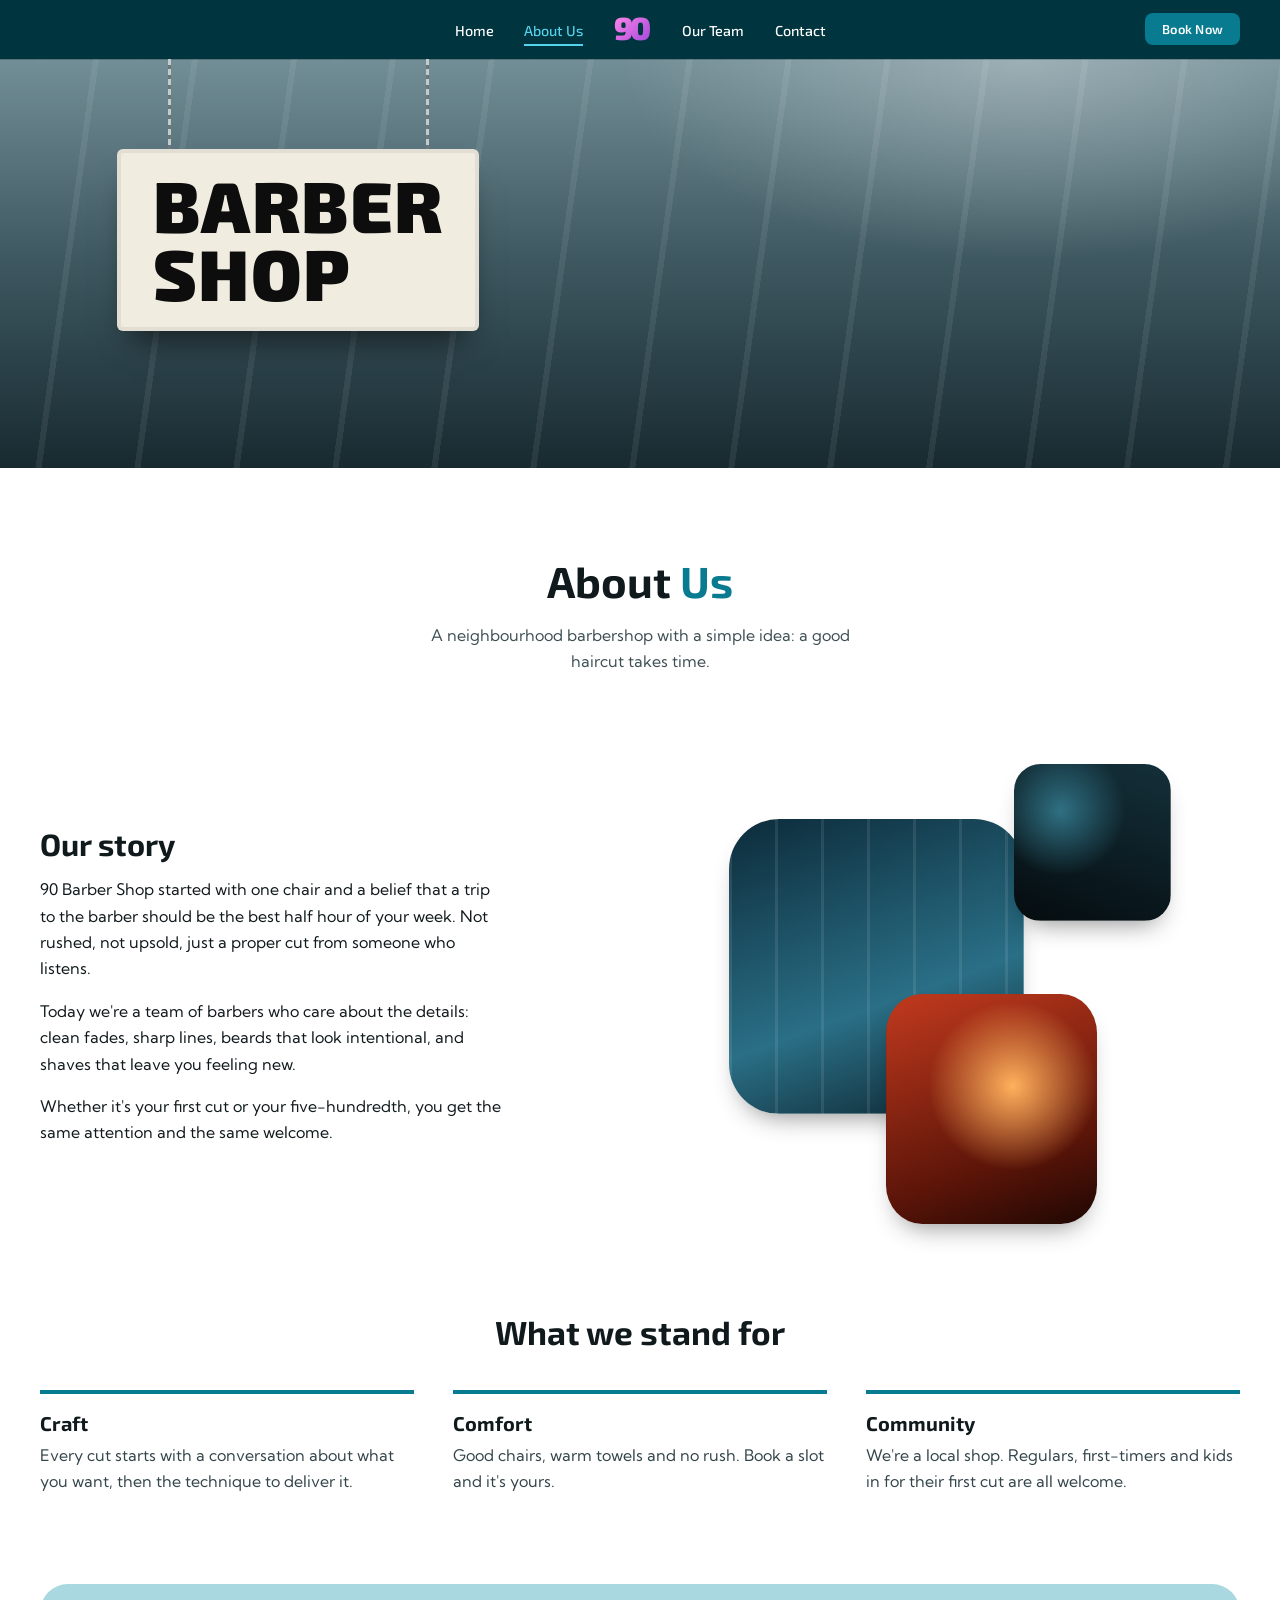
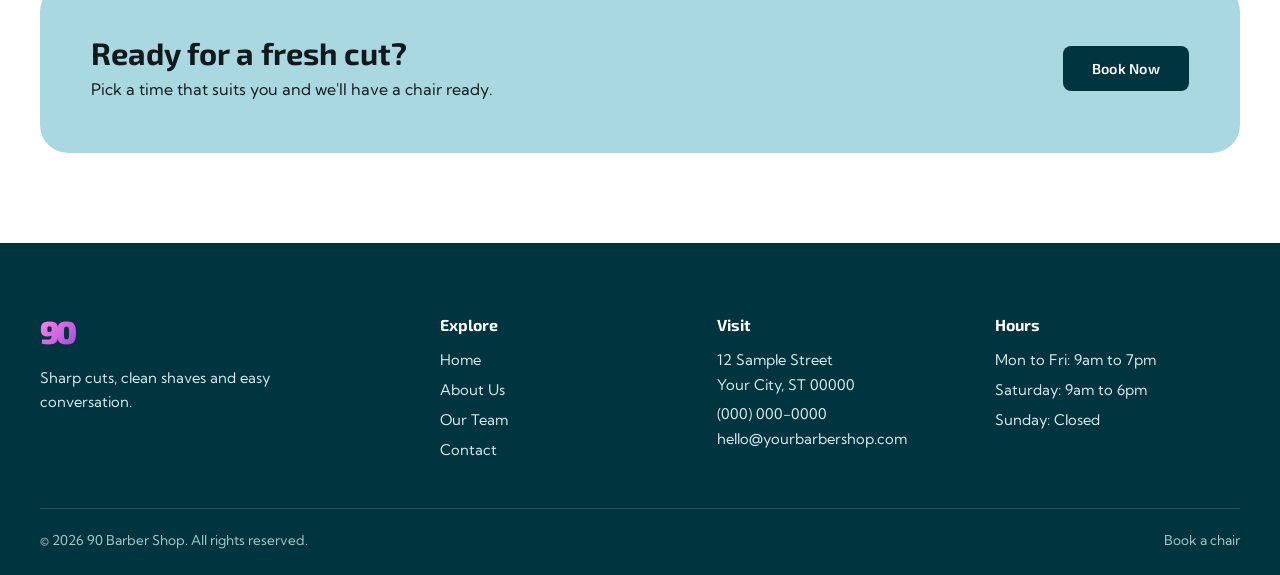
==== about.html @ 3424c848 "first commit" ====
<!DOCTYPE html>
<html lang="en">
<head>
  <meta charset="utf-8">
  <meta name="viewport" content="width=device-width, initial-scale=1">
  <title>About Us | 90 Barber Shop</title>
  <meta name="description" content="Our story, what we stand for, and why we take the time over every cut.">
  <link rel="preconnect" href="https://fonts.googleapis.com">
  <link rel="preconnect" href="https://fonts.gstatic.com" crossorigin>
  <link href="https://fonts.googleapis.com/css2?family=Exo+2:wght@500;600;700;800;900&family=Kumbh+Sans:wght@400;500;600;700&display=swap" rel="stylesheet">
  <link rel="stylesheet" href="style.css">
</head>
<body>
  <a class="skip" href="#main">Skip to content</a>

  <header class="site-header">
    <div class="nav">
      <a class="brand brand--bar" href="index.html" aria-label="90 Barber Shop, home"><span aria-hidden="true">90</span></a>
      <nav class="nav-menu" id="site-menu" aria-label="Main">
        <ul class="nav-links">
          <li><a href="index.html">Home</a></li>
          <li><a href="about.html" aria-current="page">About Us</a></li>
          <li class="nav-brand-item"><a class="brand" href="index.html" aria-label="90 Barber Shop, home"><span aria-hidden="true">90</span></a></li>
          <li><a href="team.html">Our Team</a></li>
          <li><a href="contact.html">Contact</a></li>
        </ul>
      </nav>
      <a class="btn btn--accent btn--sm nav-cta" href="#" data-book-link>Book Now</a>
      <button class="nav-toggle" type="button" aria-expanded="false" aria-controls="site-menu"><span class="sr-only">Menu</span><span class="bars" aria-hidden="true"></span></button>
    </div>
  </header>

  <main id="main">
    <section class="hero" aria-hidden="true">
      <div class="container hero-inner">
        <div class="sign-wrap">
          <div class="sign">Barber<br>Shop</div>
        </div>
      </div>
    </section>

    <section class="section" style="padding-bottom:0">
      <div class="container">
        <h1 class="page-title">About <span>Us</span></h1>
        <p class="page-intro">A neighbourhood barbershop with a simple idea: a good haircut takes time.</p>
      </div>
    </section>

    <section class="section">
      <div class="container split">
        <div>
          <h2>Our story</h2>
          <p>90 Barber Shop started with one chair and a belief that a trip to the barber should be the best half hour of your week. Not rushed, not upsold, just a proper cut from someone who listens.</p>
          <p>Today we're a team of barbers who care about the details: clean fades, sharp lines, beards that look intentional, and shaves that leave you feeling new.</p>
          <p>Whether it's your first cut or your five-hundredth, you get the same attention and the same welcome.</p>
        </div>
        <div class="collage" aria-hidden="true">
          <div class="c1 art-window"></div>
          <div class="c2 art-dark"></div>
          <div class="c3 art-warm"></div>
        </div>
      </div>
    </section>

    <section class="section" style="padding-top:0" aria-labelledby="values-title">
      <div class="container">
        <h2 class="section-title" id="values-title">What we stand for</h2>
        <div class="values">
          <div class="value"><h3>Craft</h3><p>Every cut starts with a conversation about what you want, then the technique to deliver it.</p></div>
          <div class="value"><h3>Comfort</h3><p>Good chairs, warm towels and no rush. Book a slot and it's yours.</p></div>
          <div class="value"><h3>Community</h3><p>We're a local shop. Regulars, first-timers and kids in for their first cut are all welcome.</p></div>
        </div>
      </div>
    </section>

    <section class="section" style="padding-top:0">
      <div class="container">
        <div class="cta-band">
          <div>
            <h2>Ready for a fresh cut?</h2>
            <p>Pick a time that suits you and we'll have a chair ready.</p>
          </div>
          <a class="btn" href="#" data-book-link>Book Now</a>
        </div>
      </div>
    </section>
  </main>

  <footer class="site-footer">
    <div class="container">
      <div class="footer-grid">
        <div class="footer-brand">
          <a class="brand" href="index.html" aria-label="90 Barber Shop, home"><span aria-hidden="true">90</span></a>
          <p>Sharp cuts, clean shaves and easy conversation.</p>
        </div>
        <div>
          <h2 class="footer-title">Explore</h2>
          <ul>
            <li><a href="index.html">Home</a></li>
            <li><a href="about.html">About Us</a></li>
            <li><a href="team.html">Our Team</a></li>
            <li><a href="contact.html">Contact</a></li>
          </ul>
        </div>
        <div>
          <h2 class="footer-title">Visit</h2>
          <p>12 Sample Street<br>Your City, ST 00000</p>
          <p><a href="tel:+10000000000">(000) 000-0000</a><br><a href="mailto:hello@yourbarbershop.com">hello@yourbarbershop.com</a></p>
        </div>
        <div>
          <h2 class="footer-title">Hours</h2>
          <ul>
            <li>Mon to Fri: 9am to 7pm</li>
            <li>Saturday: 9am to 6pm</li>
            <li>Sunday: Closed</li>
          </ul>
        </div>
      </div>
      <div class="footer-bottom">
        <span>&copy; <span data-year>2026</span> 90 Barber Shop. All rights reserved.</span>
        <span><a href="#" data-book-link>Book a chair</a></span>
      </div>
    </div>
  </footer>
  <script src="script.js" defer></script>
</body>
</html>
---- style.css ----
/* =====================================================================
   90 Barber Shop – stylesheet
   ---------------------------------------------------------------------
   PHOTOS: every photo slot below is a CSS variable in :root. To use a
   real image, put the file in an /images folder and set the variable,
   e.g.  --hero-photo: url("images/hero.jpg");
   ===================================================================== */

:root {
  /* colour */
  --teal-900: #00353f;
  --teal-800: #004a58;
  --teal-600: #087b91;
  --teal-500: #1197b0;
  --teal-300: #55d3ec;
  --ice: #a9d8e0;
  --gray-100: #efefef;
  --gray-200: #d9d9d9;
  --gray-300: #c4c4c4;
  --ink: #10191c;
  --pink: #ee78e2;
  --error: #b3261e;

  /* type */
  --font-head: "Exo 2", "Segoe UI", system-ui, sans-serif;
  --font-body: "Kumbh Sans", "Segoe UI", system-ui, sans-serif;

  /* layout */
  --container: 1200px;
  --gutter: clamp(1rem, 4vw, 2.5rem);

  /* photo slots (swap for url("images/...") ) */
  --none: linear-gradient(transparent, transparent);
  --hero-photo: var(--none);
  --contact-photo: var(--none);
  --team-photo: var(--none);
  --about-photo-1: var(--none);
  --about-photo-2: var(--none);
  --about-photo-3: var(--none);
}

/* ---------- base ---------- */
*, *::before, *::after { box-sizing: border-box; }
html { scroll-behavior: smooth; }
body {
  margin: 0;
  font-family: var(--font-body);
  color: var(--ink);
  background: #fff;
  line-height: 1.65;
  -webkit-font-smoothing: antialiased;
}
img { max-width: 100%; display: block; }
a { color: inherit; }
h1, h2, h3 { font-family: var(--font-head); line-height: 1.1; margin: 0; }
p { margin: 0 0 1rem; }
:focus-visible { outline: 3px solid var(--teal-500); outline-offset: 3px; }
.site-header :focus-visible,
.site-footer :focus-visible { outline-color: var(--teal-300); }

.container { width: min(100% - 2 * var(--gutter), var(--container)); margin-inline: auto; }
.section { padding-block: clamp(3rem, 7vw, 6rem); }
.sr-only {
  position: absolute; width: 1px; height: 1px; margin: -1px; padding: 0;
  overflow: hidden; clip: rect(0 0 0 0); white-space: nowrap; border: 0;
}
.skip {
  position: absolute; left: 1rem; top: -4rem; z-index: 100;
  background: #fff; color: var(--ink); padding: .6rem 1rem; border-radius: 8px;
}
.skip:focus { top: 1rem; }

/* ---------- buttons ---------- */
.btn {
  display: inline-flex; align-items: center; justify-content: center;
  font: 600 .9rem/1 var(--font-head); letter-spacing: .02em;
  padding: .95rem 1.8rem; border-radius: 8px; border: 0;
  background: var(--teal-900); color: #fff; text-decoration: none; cursor: pointer;
  transition: background-color .2s ease;
}
.btn:hover { background: var(--teal-800); }
.btn--accent { background: var(--teal-600); }
.btn--accent:hover { background: #066579; }
.btn--sm { padding: .6rem 1.05rem; font-size: .8rem; }
.btn--curl { border-radius: 8px 8px 30px 8px; padding-inline: 2.2rem; }
.btn--pill { border-radius: 999px; }

/* ---------- header / nav ---------- */
.site-header { position: sticky; top: 0; z-index: 50; background: var(--teal-900); }
.nav {
  display: grid; grid-template-columns: 1fr auto 1fr; align-items: center;
  max-width: 1440px; margin-inline: auto;
  padding: .7rem var(--gutter);
}
.nav-menu { grid-column: 2; }
.nav-cta { grid-column: 3; justify-self: end; }
.nav-links {
  display: flex; align-items: center; gap: clamp(1.1rem, 2.4vw, 2rem);
  list-style: none; margin: 0; padding: 0;
}
.nav-links a:not(.brand) {
  color: #fff; text-decoration: none; font: 500 .9rem var(--font-head);
  padding: .35rem 0; border-bottom: 2px solid transparent;
}
.nav-links a:not(.brand):hover { border-bottom-color: rgba(255, 255, 255, .6); }
.nav-links a[aria-current="page"] { color: var(--teal-300); border-bottom-color: var(--teal-300); }

.brand { display: inline-block; text-decoration: none; line-height: 1; }
.brand span {
  font: 900 2rem/1 var(--font-head); letter-spacing: -.09em; padding-right: .09em;
  background: linear-gradient(135deg, #ff86e9 10%, #a94bdc 90%);
  -webkit-background-clip: text; background-clip: text; color: transparent;
}
.brand--bar, .nav-toggle { display: none; }

/* ---------- hero ---------- */
.hero {
  position: relative; overflow: hidden; color: #fff; isolation: isolate;
  min-height: clamp(300px, 32vw, 480px);
  background:
    var(--hero-photo),
    radial-gradient(ellipse 45% 70% at 80% 0%, rgba(255, 255, 255, .3), transparent 70%),
    repeating-linear-gradient(98deg, transparent 0 92px, rgba(255, 255, 255, .07) 92px 98px),
    linear-gradient(180deg, #728e96 0%, #3d5760 50%, #182a30 100%);
  background-size: cover; background-position: center;
}
.hero--home { min-height: clamp(440px, 43vw, 620px); }

/* homepage: full-width looping video (replaces the CSS sign) */
.hero.hero--video {
  height: clamp(240px, 42.6vw, 78vh); min-height: 0;
  background: #000;
}
.hero-video { position: absolute; inset: 0; width: 100%; height: 100%; object-fit: cover; z-index: -1; }
.hero-book {
  position: absolute; z-index: 1;
  left: var(--gutter); bottom: clamp(1rem, 3vw, 2.25rem);
  box-shadow: 0 8px 20px -8px rgba(0, 0, 0, .55);
}
.hero-pause {
  position: absolute; z-index: 1; right: var(--gutter); bottom: clamp(1rem, 3vw, 2.25rem);
  width: 40px; height: 40px; display: grid; place-items: center; cursor: pointer;
  color: #fff; background: rgba(0, 0, 0, .55); border: 1px solid rgba(255, 255, 255, .5); border-radius: 50%;
  transition: background-color .2s ease;
}
.hero-pause:hover { background: rgba(0, 0, 0, .8); }
.hero-pause svg { width: 18px; height: 18px; }
.hero-pause .i-play, .hero-pause[aria-pressed="true"] .i-pause { display: none; }
.hero-pause[aria-pressed="true"] .i-play { display: block; }

.hero-inner {
  position: relative; display: flex; align-items: flex-start;
  gap: clamp(1.5rem, 4vw, 4rem);
  min-height: inherit;
  padding-left: clamp(0px, 6vw, 90px);
}
.sign-wrap {
  position: relative; flex: none;
  padding-top: clamp(50px, 7vw, 110px);
  transform-origin: 50% 0;
  animation: sway 3.4s cubic-bezier(.3, .2, .2, 1) .25s both;
}
.sign-wrap::before, .sign-wrap::after {
  content: ""; position: absolute; top: 0; width: 3px;
  height: clamp(50px, 7vw, 110px);
  background: repeating-linear-gradient(180deg, #c3cbcd 0 6px, #6c777a 6px 10px);
}
.sign-wrap::before { left: 14%; }
.sign-wrap::after { right: 14%; }
.sign {
  margin: 0; background: #f1ece0; color: #0d0d0d;
  font: 900 clamp(2.4rem, 5.6vw, 5rem)/.95 var(--font-head);
  text-transform: uppercase; letter-spacing: .02em;
  padding: .3em .5em .35em; border-radius: 6px;
  box-shadow: 0 22px 30px -14px rgba(0, 0, 0, .6), inset 0 0 0 4px rgba(0, 0, 0, .06);
}
@keyframes sway {
  0%   { transform: rotate(5deg); }
  20%  { transform: rotate(-3.4deg); }
  40%  { transform: rotate(2.2deg); }
  60%  { transform: rotate(-1.2deg); }
  80%  { transform: rotate(.5deg); }
  100% { transform: rotate(0); }
}
.hero-copy { align-self: center; padding-block: 2rem; }
.tagline {
  margin: 0 0 1.6rem; color: var(--teal-300);
  font: 700 clamp(1.4rem, 3vw, 2.6rem)/1.1 var(--font-head);
  text-transform: uppercase; text-shadow: 0 2px 12px rgba(0, 0, 0, .35);
}

/* contact hero */
.hero--contact {
  display: grid; place-items: center; text-align: center;
  min-height: clamp(260px, 26vw, 380px); padding: 3rem var(--gutter);
  background:
    var(--contact-photo),
    repeating-linear-gradient(90deg, transparent 0 118px, rgba(255, 255, 255, .06) 118px 122px),
    repeating-linear-gradient(0deg, transparent 0 96px, rgba(255, 255, 255, .06) 96px 100px),
    radial-gradient(ellipse 30% 60% at 78% 30%, rgba(120, 200, 230, .35), transparent 70%),
    linear-gradient(160deg, #22343b, #0a1215);
  background-size: cover; background-position: center;
}
.hero--contact h1 { color: var(--pink); font-size: clamp(2.3rem, 4.6vw, 3.6rem); font-weight: 700; }
.hero--contact p { max-width: 58ch; margin: .9rem auto 0; font-size: .95rem; }

/* ---------- section headings ---------- */
.section-title {
  text-align: center; font-weight: 700;
  font-size: clamp(1.6rem, 2.6vw, 2.2rem);
}
.section-title span, .page-title span { color: var(--teal-600); }
.page-title {
  text-align: center; font-weight: 700; font-size: clamp(1.9rem, 3.4vw, 2.75rem);
}
.page-title--teal { color: var(--teal-600); }
.page-intro { text-align: center; max-width: 52ch; margin: 1rem auto 0; color: #3e4f54; }

/* ---------- home: about intro + collage ---------- */
.about-grid {
  display: grid; grid-template-columns: minmax(0, 1fr) minmax(0, 1fr);
  gap: clamp(2rem, 6vw, 6rem); align-items: center;
}
.collage { position: relative; aspect-ratio: 1 / 1; width: min(100%, 460px); justify-self: center; }
.collage > div {
  position: absolute; border-radius: 17%;
  box-shadow: 0 14px 26px -12px rgba(0, 0, 0, .45);
}
.c1 { left: 0; top: 12%; width: 64%; height: 64%; }
.c2 { right: 4%; top: 0; width: 34%; height: 34%; }
.c3 { left: 34%; bottom: 0; width: 46%; height: 50%; }

.art-window {
  background:
    var(--about-photo-1),
    repeating-linear-gradient(90deg, rgba(255, 255, 255, .09) 0 3px, transparent 3px 46px),
    linear-gradient(160deg, #0c2b3a, #2a6f86 60%, #0b1f29);
  background-size: cover; background-position: center;
}
.art-dark {
  background:
    var(--about-photo-2),
    radial-gradient(circle at 30% 30%, rgba(80, 190, 220, .5), transparent 42%),
    linear-gradient(200deg, #14303a, #050c0f);
  background-size: cover; background-position: center;
}
.art-warm {
  background:
    var(--about-photo-3),
    radial-gradient(circle at 60% 40%, #ffb15c, transparent 45%),
    linear-gradient(160deg, #c23a1e, #5a1408 70%, #1e0703);
  background-size: cover; background-position: center;
}

.kicker {
  margin: 0 0 .5rem; color: var(--teal-600);
  font: 600 .8rem var(--font-head); letter-spacing: .32em; text-transform: uppercase;
}
.about-copy h2 { font-size: clamp(1.8rem, 3vw, 2.4rem); font-weight: 800; text-transform: uppercase; margin-bottom: 1rem; }
.about-copy p { max-width: 46ch; }
.about-copy .btn { margin-top: .75rem; }

/* ---------- home: services ---------- */
.services-grid {
  display: grid; grid-template-columns: repeat(4, 1fr);
  gap: clamp(1rem, 2vw, 1.75rem); margin-top: 2.5rem;
}
.service { display: flex; flex-direction: column; background: var(--gray-200); border-radius: 14px; overflow: hidden; }
.service-media {
  aspect-ratio: 1 / .82; background: var(--gray-300);
  display: grid; place-items: center; color: var(--teal-900);
}
.service-media svg { width: 30%; height: auto; }
.service-body { padding: 1.1rem 1.15rem 1.3rem; }
.service h3 { font-size: 1.1rem; font-weight: 700; margin-bottom: .35rem; }
.service p { font-size: .92rem; margin: 0; color: #2f3f44; }

/* ---------- home: team carousel ---------- */
.carousel { --gap: clamp(.9rem, 2vw, 1.5rem); position: relative; margin-top: 2.5rem; }
.carousel-track {
  display: flex; gap: var(--gap); overflow-x: auto; scroll-snap-type: x mandatory;
  scrollbar-width: none; padding-block: 4px;
}
.carousel-track::-webkit-scrollbar { display: none; }
.slide {
  flex: 0 0 calc((100% - 2 * var(--gap)) / 3); scroll-snap-align: start;
  position: relative; aspect-ratio: 1 / 1.22; overflow: hidden;
  background: var(--gray-200); border-radius: 20px;
  display: flex; flex-direction: column; justify-content: flex-end;
}
.slide img { position: absolute; inset: 0; width: 100%; height: 100%; object-fit: cover; }
.slide .initials {
  position: absolute; inset: 0 0 22% 0; display: grid; place-items: center;
  font: 700 clamp(2.6rem, 6vw, 4.5rem) var(--font-head); color: #b3b3b3;
}
.slide figcaption { position: relative; padding: 1rem 1.2rem 1.25rem; background: linear-gradient(transparent, rgba(217, 217, 217, .95) 45%); }
.slide strong { display: block; font: 700 1.05rem var(--font-head); }
.slide span { font-size: .88rem; color: #33454a; }

.carousel-btn {
  position: absolute; top: 50%; translate: 0 -50%; z-index: 2;
  width: 42px; height: 42px; border-radius: 50%;
  border: 1px solid var(--gray-300); background: #fff; color: var(--teal-900);
  display: grid; place-items: center; cursor: pointer;
  box-shadow: 0 6px 14px -6px rgba(0, 0, 0, .35);
  transition: opacity .2s ease;
}
.carousel-btn:hover:not(:disabled) { background: var(--gray-100); }
.carousel-btn:disabled { opacity: .35; cursor: default; }
.carousel-btn.prev { left: .6rem; }
.carousel-btn.next { right: .6rem; }
@media (min-width: 1320px) {
  .carousel-btn.prev { left: -3.4rem; }
  .carousel-btn.next { right: -3.4rem; }
}
.center-action { text-align: center; margin-top: 2rem; }

/* ---------- team page ---------- */
.team-banner {
  display: grid; place-items: center; text-align: center;
  min-height: clamp(220px, 24vw, 340px); padding: 2rem var(--gutter);
  background: var(--team-photo), var(--gray-300);
  background-size: cover; background-position: center;
}
.team-banner p { margin: 0; font: 600 clamp(1.6rem, 3vw, 2.4rem) var(--font-head); }
.team-grid {
  display: grid; grid-template-columns: repeat(3, 1fr);
  gap: clamp(1rem, 2vw, 1.75rem); margin-top: 2.5rem;
}
.member { display: flex; flex-direction: column; background: var(--gray-200); border-radius: 20px; overflow: hidden; }
.member-pic {
  aspect-ratio: 1 / 1.05; background: var(--teal-900); color: #fff;
  display: grid; place-items: center;
}
.member-pic img { width: 100%; height: 100%; object-fit: cover; }
.member-pic .initials { font: 700 clamp(2.6rem, 6vw, 4.5rem) var(--font-head); color: rgba(255, 255, 255, .9); }
.member-info { padding: 1rem 1rem 1.2rem; text-align: center; }
.member-name { font: 700 1.05rem var(--font-head); margin: 0; }
.member-role { font-size: .85rem; color: #33454a; margin: .1rem 0 .75rem; }
.socials { display: flex; gap: .5rem; justify-content: center; }
.socials a {
  width: 34px; height: 34px; border-radius: 50%; display: grid; place-items: center;
  background: var(--teal-900); color: #fff; transition: background-color .2s ease;
}
.socials a:hover { background: var(--teal-600); }
.socials svg { width: 16px; height: 16px; }

/* ---------- about page ---------- */
.split {
  display: grid; grid-template-columns: minmax(0, 1fr) minmax(0, 1fr);
  gap: clamp(2rem, 6vw, 6rem); align-items: center;
}
.split h2 { font-size: clamp(1.5rem, 2.4vw, 2rem); margin-bottom: 1rem; }
.split p { max-width: 52ch; }
.values { display: grid; grid-template-columns: repeat(3, 1fr); gap: clamp(1.5rem, 3vw, 3rem); margin-top: 2.5rem; }
.value { border-top: 4px solid var(--teal-600); padding-top: 1.1rem; }
.value h3 { font-size: 1.25rem; margin-bottom: .5rem; }
.value p { color: #33454a; margin: 0; }
.cta-band {
  display: flex; align-items: center; justify-content: space-between; flex-wrap: wrap; gap: 1.5rem;
  background: var(--ice); border-radius: 28px; padding: clamp(1.8rem, 4vw, 3.2rem);
}
.cta-band h2 { font-size: clamp(1.4rem, 2.4vw, 2rem); }
.cta-band p { margin: .4rem 0 0; }

/* ---------- contact page ---------- */
.contact-grid {
  display: grid; grid-template-columns: 1.1fr 1fr;
  gap: clamp(2rem, 5vw, 4.5rem); align-items: start;
}
.contact-left { display: grid; gap: 14px; }
.contact-info { display: grid; grid-template-columns: 1fr 1fr; gap: 14px; }
.info-tile {
  display: flex; flex-direction: column; align-items: center; justify-content: center;
  gap: .25rem; min-height: 170px; padding: 1.25rem 1rem; text-align: center;
  background: var(--ice); border-radius: 14px; color: var(--ink); text-decoration: none;
}
a.info-tile:hover, a.info-tile:focus-visible { box-shadow: inset 0 0 0 2px var(--teal-600); }
.info-tile svg { width: 54px; height: 54px; margin-bottom: .4rem; color: var(--teal-900); }
.info-tile .cut { fill: var(--ice); }
.info-tile h2 { font: 700 1.05rem var(--font-head); }
.info-tile span { font-size: .85rem; font-weight: 600; overflow-wrap: anywhere; }
.info-tile .is-underlined { text-decoration: underline; }

.map {
  position: relative; aspect-ratio: 1.76 / 1; overflow: hidden;
  display: grid; place-items: center; padding: 1rem; text-align: center;
  background: var(--gray-200); border-radius: 14px;
}
.map iframe { position: absolute; inset: 0; width: 100%; height: 100%; border: 0; }
.map-label { display: grid; justify-items: center; gap: .5rem; max-width: 22ch; font: 700 1.15rem/1.3 var(--font-head); }
.map-label svg { width: 36px; height: 36px; color: var(--teal-600); }

.contact-form h2 { font-size: clamp(2rem, 3.6vw, 2.8rem); font-weight: 800; margin-bottom: .75rem; }
.contact-form > p { font-size: .92rem; font-weight: 600; margin-bottom: 1.4rem; max-width: 52ch; }
.field { margin-bottom: .4rem; }
.field label { display: block; font: 700 1.05rem var(--font-head); margin-bottom: .4rem; }
.field input, .field textarea {
  width: 100%; font: inherit; font-size: .9rem; color: var(--ink);
  padding: .65rem 1.15rem; background: #fff;
  border: 1px solid #5aa0b1; border-radius: 999px;
}
.field textarea { min-height: 150px; resize: vertical; border-radius: 18px; padding-top: .8rem; }
.field input::placeholder, .field textarea::placeholder { color: #6b7d82; }
.field input:focus, .field textarea:focus { border-color: var(--teal-600); outline: 2px solid var(--teal-600); outline-offset: 0; }
.field [aria-invalid="true"] { border-color: var(--error); }
.field-error { min-height: 1.2em; margin: .25rem 0 0 .25rem; font-size: .8rem; color: var(--error); }
.contact-form .btn { width: 100%; margin-top: .6rem; }
.form-status { margin: 1rem 0 0; font-size: .92rem; min-height: 1.4em; }
.form-status.is-ok { color: var(--teal-600); font-weight: 600; }
.form-status.is-error { color: var(--error); font-weight: 600; }

/* ---------- footer ---------- */
.site-footer { background: var(--teal-900); color: #d6eaee; padding-block: clamp(3rem, 6vw, 4.5rem) 1.5rem; }
.footer-grid { display: grid; grid-template-columns: 1.5fr 1fr 1fr 1fr; gap: 2rem; }
.footer-title { font: 700 1rem var(--font-head); color: #fff; margin-bottom: .9rem; }
.site-footer p, .site-footer li { font-size: .92rem; margin: 0 0 .35rem; }
.site-footer ul { list-style: none; margin: 0; padding: 0; }
.site-footer a { text-decoration: none; }
.site-footer a:hover { text-decoration: underline; }
.footer-brand p { max-width: 32ch; margin-top: .9rem; }
.footer-bottom {
  display: flex; justify-content: space-between; flex-wrap: wrap; gap: 1rem;
  margin-top: 2.5rem; padding-top: 1.25rem;
  border-top: 1px solid rgba(255, 255, 255, .16); font-size: .85rem; color: #a9c6cc;
}

/* ---------- responsive ---------- */
@media (max-width: 1000px) {
  .slide { flex-basis: calc((100% - var(--gap)) / 2); }
  .services-grid { grid-template-columns: repeat(2, 1fr); }
  .footer-grid { grid-template-columns: 1fr 1fr; }
}

@media (max-width: 860px) {
  .nav { display: flex; gap: .75rem; }
  .brand--bar { display: inline-block; margin-right: auto; }
  .nav-cta { grid-column: auto; }
  .nav-toggle {
    display: block; position: relative; width: 42px; height: 38px; cursor: pointer;
    background: none; color: #fff; border: 1px solid rgba(255, 255, 255, .4); border-radius: 8px;
  }
  .nav-toggle .bars, .nav-toggle .bars::before, .nav-toggle .bars::after {
    position: absolute; left: 50%; width: 18px; height: 2px; background: currentColor; content: "";
  }
  .nav-toggle .bars { top: 50%; translate: -50% -50%; }
  .nav-toggle .bars::before { left: 0; top: -6px; }
  .nav-toggle .bars::after { left: 0; top: 6px; }
  .nav-menu {
    display: none; position: absolute; top: 100%; left: 0; right: 0;
    background: var(--teal-900); padding: .5rem var(--gutter) 1.25rem;
    border-top: 1px solid rgba(255, 255, 255, .15);
  }
  .site-header.is-open .nav-menu { display: block; }
  .nav-links { flex-direction: column; align-items: flex-start; gap: .4rem; }
  .nav-links a:not(.brand) { font-size: 1.05rem; display: inline-block; padding-block: .5rem; }
  .nav-brand-item { display: none; }

  .about-grid, .split, .contact-grid { grid-template-columns: 1fr; }
  .about-copy { text-align: left; }
  .values { grid-template-columns: 1fr; }
  .team-grid { grid-template-columns: repeat(2, 1fr); }
}

@media (max-width: 700px) {
  .hero-inner { flex-direction: column; align-items: center; text-align: center; padding-left: 0; gap: 0; }
  .hero-copy { padding-top: 2rem; padding-bottom: 2.5rem; }
}

@media (max-width: 560px) {
  .slide { flex-basis: 100%; }
  .services-grid, .team-grid { grid-template-columns: 1fr; }
  .footer-grid { grid-template-columns: 1fr; }
}

@media (max-width: 420px) {
  .contact-info { grid-template-columns: 1fr; }
  .info-tile { min-height: 140px; }
}

@media (prefers-reduced-motion: reduce) {
  html { scroll-behavior: auto; }
  .sign-wrap { animation: none; }
  * { transition-duration: .01ms !important; }
}
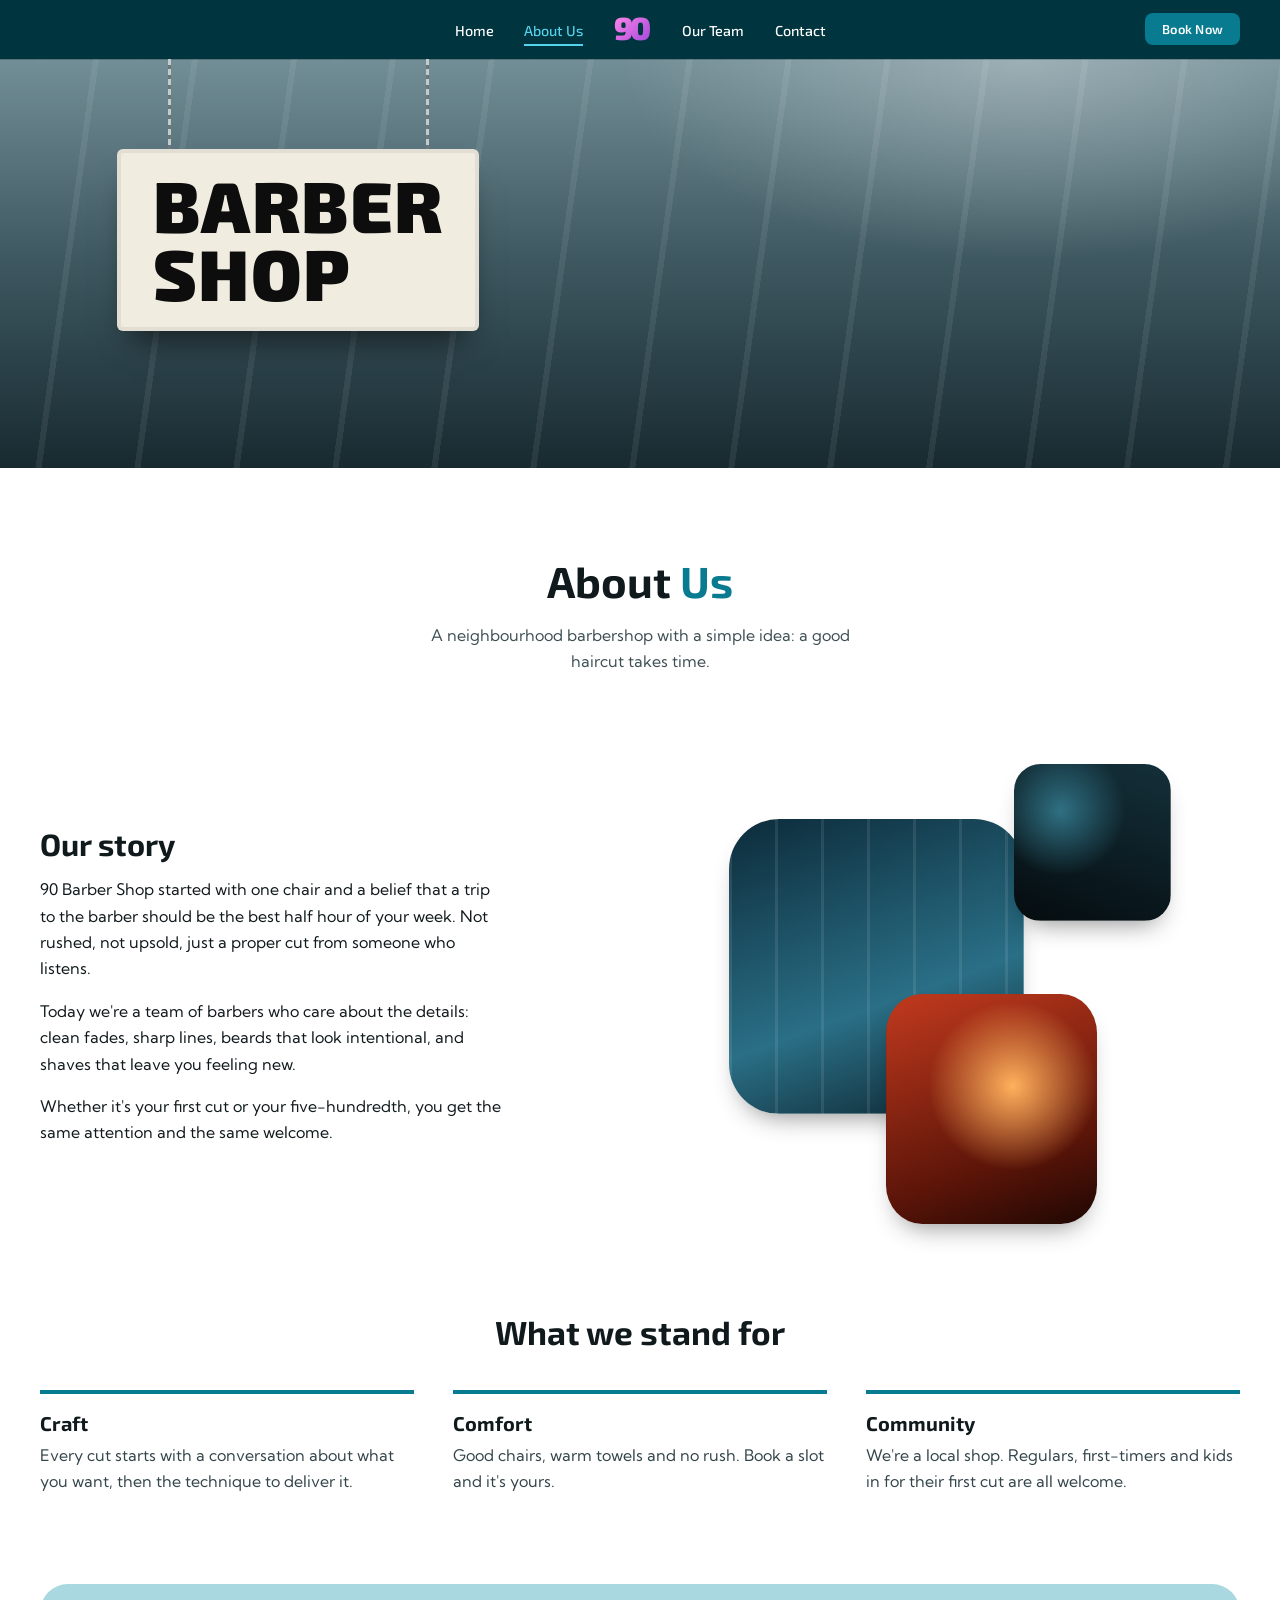
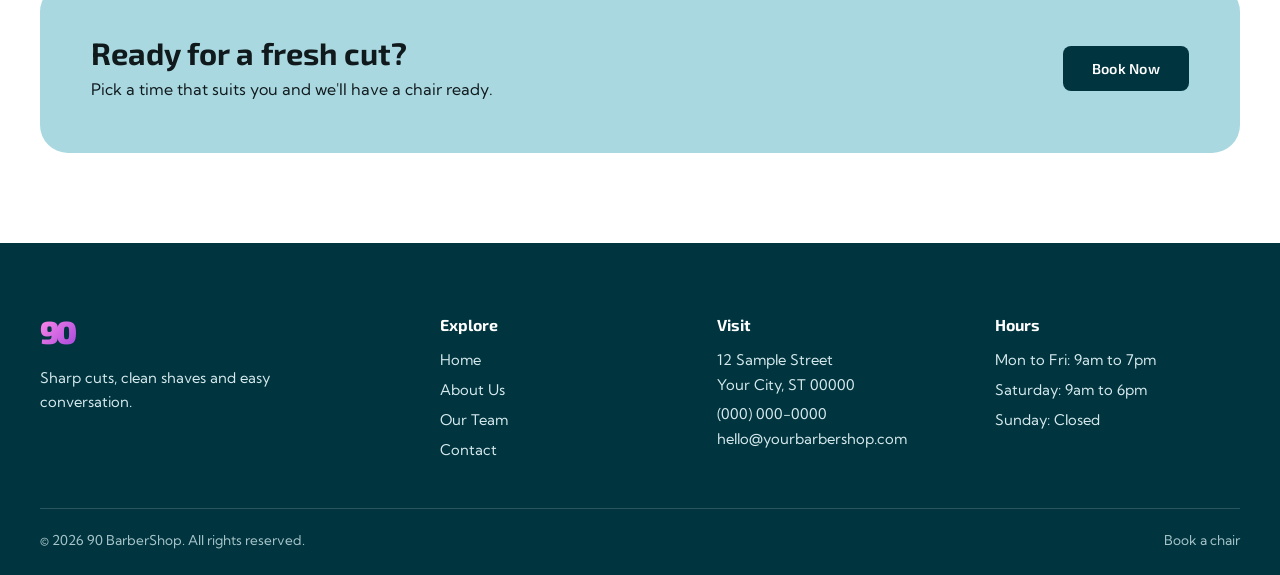
==== commit 7d9acb21: "small changes" ====
--- a/about.html
+++ b/about.html
@@ -117,7 +117,7 @@
         </div>
       </div>
       <div class="footer-bottom">
-        <span>&copy; <span data-year>2026</span> 90 Barber Shop. All rights reserved.</span>
+        <span>&copy; <span data-year>2026</span> 90 BarberShop. All rights reserved.</span>
         <span><a href="#" data-book-link>Book a chair</a></span>
       </div>
     </div>
--- a/style.css
+++ b/style.css
@@ -41,7 +41,9 @@
 
 /* ---------- base ---------- */
 *, *::before, *::after { box-sizing: border-box; }
+
 html { scroll-behavior: smooth; }
+
 body {
   margin: 0;
   font-family: var(--font-body);
@@ -50,24 +52,50 @@
   line-height: 1.65;
   -webkit-font-smoothing: antialiased;
 }
-img { max-width: 100%; display: block; }
-a { color: inherit; }
-h1, h2, h3 { font-family: var(--font-head); line-height: 1.1; margin: 0; }
-p { margin: 0 0 1rem; }
-:focus-visible { outline: 3px solid var(--teal-500); outline-offset: 3px; }
+
+img { 
+  max-width: 100%; display: block; 
+}
+
+a { 
+  color: inherit; 
+}
+
+h1, h2, h3 { 
+  font-family: var(--font-head); line-height: 1.1; margin: 0; 
+}
+
+p { 
+  margin: 0 0 1rem; 
+}
+
+:focus-visible { 
+  outline: 3px solid var(--teal-500); outline-offset: 3px; 
+}
+
 .site-header :focus-visible,
-.site-footer :focus-visible { outline-color: var(--teal-300); }
-
-.container { width: min(100% - 2 * var(--gutter), var(--container)); margin-inline: auto; }
-.section { padding-block: clamp(3rem, 7vw, 6rem); }
+.site-footer :focus-visible { 
+  outline-color: var(--teal-300); 
+}
+
+.container { 
+  width: min(100% - 2 * var(--gutter), var(--container)); margin-inline: auto; 
+}
+
+.section { 
+  padding-block: clamp(3rem, 7vw, 6rem); 
+}
+
 .sr-only {
   position: absolute; width: 1px; height: 1px; margin: -1px; padding: 0;
   overflow: hidden; clip: rect(0 0 0 0); white-space: nowrap; border: 0;
 }
+
 .skip {
   position: absolute; left: 1rem; top: -4rem; z-index: 100;
   background: #fff; color: var(--ink); padding: .6rem 1rem; border-radius: 8px;
 }
+
 .skip:focus { top: 1rem; }
 
 /* ---------- buttons ---------- */
@@ -78,40 +106,82 @@
   background: var(--teal-900); color: #fff; text-decoration: none; cursor: pointer;
   transition: background-color .2s ease;
 }
-.btn:hover { background: var(--teal-800); }
-.btn--accent { background: var(--teal-600); }
-.btn--accent:hover { background: #066579; }
-.btn--sm { padding: .6rem 1.05rem; font-size: .8rem; }
-.btn--curl { border-radius: 8px 8px 30px 8px; padding-inline: 2.2rem; }
-.btn--pill { border-radius: 999px; }
+
+.btn:hover { 
+  background: var(--teal-800); 
+}
+
+.btn--accent { 
+  background: var(--teal-600); 
+}
+
+.btn--accent:hover { 
+  background: #066579; 
+}
+
+.btn--sm { 
+  padding: .6rem 1.05rem; font-size: .8rem; 
+}
+
+.btn--curl { 
+  border-radius: 8px 8px 30px 8px; padding-inline: 2.2rem; 
+}
+
+.btn--pill { 
+  order-radius: 999px; 
+}
+
 
 /* ---------- header / nav ---------- */
-.site-header { position: sticky; top: 0; z-index: 50; background: var(--teal-900); }
+.site-header { 
+  position: sticky; top: 0; z-index: 50; background: var(--teal-900); 
+}
+
 .nav {
   display: grid; grid-template-columns: 1fr auto 1fr; align-items: center;
   max-width: 1440px; margin-inline: auto;
   padding: .7rem var(--gutter);
 }
-.nav-menu { grid-column: 2; }
-.nav-cta { grid-column: 3; justify-self: end; }
+
+.nav-menu { 
+  grid-column: 2; 
+}
+
+.nav-cta { 
+  grid-column: 3; justify-self: end; 
+}
+
 .nav-links {
   display: flex; align-items: center; gap: clamp(1.1rem, 2.4vw, 2rem);
   list-style: none; margin: 0; padding: 0;
 }
+
 .nav-links a:not(.brand) {
   color: #fff; text-decoration: none; font: 500 .9rem var(--font-head);
   padding: .35rem 0; border-bottom: 2px solid transparent;
 }
-.nav-links a:not(.brand):hover { border-bottom-color: rgba(255, 255, 255, .6); }
-.nav-links a[aria-current="page"] { color: var(--teal-300); border-bottom-color: var(--teal-300); }
-
-.brand { display: inline-block; text-decoration: none; line-height: 1; }
+
+.nav-links a:not(.brand):hover { 
+  border-bottom-color: rgba(255, 255, 255, .6); 
+}
+
+.nav-links a[aria-current="page"] { 
+  color: var(--teal-300); border-bottom-color: var(--teal-300); 
+}
+
+.brand { 
+  display: inline-block; text-decoration: none; line-height: 1; 
+}
+
 .brand span {
   font: 900 2rem/1 var(--font-head); letter-spacing: -.09em; padding-right: .09em;
   background: linear-gradient(135deg, #ff86e9 10%, #a94bdc 90%);
   -webkit-background-clip: text; background-clip: text; color: transparent;
 }
-.brand--bar, .nav-toggle { display: none; }
+
+.brand--bar, .nav-toggle { 
+  display: none; 
+}
 
 /* ---------- hero ---------- */
 .hero {
@@ -124,25 +194,35 @@
     linear-gradient(180deg, #728e96 0%, #3d5760 50%, #182a30 100%);
   background-size: cover; background-position: center;
 }
-.hero--home { min-height: clamp(440px, 43vw, 620px); }
+
+.hero--home { 
+  min-height: clamp(440px, 43vw, 620px); 
+}
+
 
 /* homepage: full-width looping video (replaces the CSS sign) */
 .hero.hero--video {
   height: clamp(240px, 42.6vw, 78vh); min-height: 0;
   background: #000;
 }
-.hero-video { position: absolute; inset: 0; width: 100%; height: 100%; object-fit: cover; z-index: -1; }
+
+.hero-video { 
+  position: absolute; inset: 0; width: 100%; height: 100%; object-fit: cover; z-index: -1; 
+}
+
 .hero-book {
   position: absolute; z-index: 1;
   left: var(--gutter); bottom: clamp(1rem, 3vw, 2.25rem);
   box-shadow: 0 8px 20px -8px rgba(0, 0, 0, .55);
 }
+
 .hero-pause {
   position: absolute; z-index: 1; right: var(--gutter); bottom: clamp(1rem, 3vw, 2.25rem);
   width: 40px; height: 40px; display: grid; place-items: center; cursor: pointer;
   color: #fff; background: rgba(0, 0, 0, .55); border: 1px solid rgba(255, 255, 255, .5); border-radius: 50%;
   transition: background-color .2s ease;
 }
+
 .hero-pause:hover { background: rgba(0, 0, 0, .8); }
 .hero-pause svg { width: 18px; height: 18px; }
 .hero-pause .i-play, .hero-pause[aria-pressed="true"] .i-pause { display: none; }
@@ -154,17 +234,20 @@
   min-height: inherit;
   padding-left: clamp(0px, 6vw, 90px);
 }
+
 .sign-wrap {
   position: relative; flex: none;
   padding-top: clamp(50px, 7vw, 110px);
   transform-origin: 50% 0;
   animation: sway 3.4s cubic-bezier(.3, .2, .2, 1) .25s both;
 }
+
 .sign-wrap::before, .sign-wrap::after {
   content: ""; position: absolute; top: 0; width: 3px;
   height: clamp(50px, 7vw, 110px);
   background: repeating-linear-gradient(180deg, #c3cbcd 0 6px, #6c777a 6px 10px);
 }
+
 .sign-wrap::before { left: 14%; }
 .sign-wrap::after { right: 14%; }
 .sign {
@@ -174,6 +257,7 @@
   padding: .3em .5em .35em; border-radius: 6px;
   box-shadow: 0 22px 30px -14px rgba(0, 0, 0, .6), inset 0 0 0 4px rgba(0, 0, 0, .06);
 }
+
 @keyframes sway {
   0%   { transform: rotate(5deg); }
   20%  { transform: rotate(-3.4deg); }
@@ -182,12 +266,14 @@
   80%  { transform: rotate(.5deg); }
   100% { transform: rotate(0); }
 }
+
 .hero-copy { align-self: center; padding-block: 2rem; }
 .tagline {
   margin: 0 0 1.6rem; color: var(--teal-300);
   font: 700 clamp(1.4rem, 3vw, 2.6rem)/1.1 var(--font-head);
   text-transform: uppercase; text-shadow: 0 2px 12px rgba(0, 0, 0, .35);
 }
+
 
 /* contact hero */
 .hero--contact {
@@ -201,6 +287,7 @@
     linear-gradient(160deg, #22343b, #0a1215);
   background-size: cover; background-position: center;
 }
+
 .hero--contact h1 { color: var(--pink); font-size: clamp(2.3rem, 4.6vw, 3.6rem); font-weight: 700; }
 .hero--contact p { max-width: 58ch; margin: .9rem auto 0; font-size: .95rem; }
 
@@ -209,10 +296,12 @@
   text-align: center; font-weight: 700;
   font-size: clamp(1.6rem, 2.6vw, 2.2rem);
 }
+
 .section-title span, .page-title span { color: var(--teal-600); }
 .page-title {
   text-align: center; font-weight: 700; font-size: clamp(1.9rem, 3.4vw, 2.75rem);
 }
+
 .page-title--teal { color: var(--teal-600); }
 .page-intro { text-align: center; max-width: 52ch; margin: 1rem auto 0; color: #3e4f54; }
 
@@ -221,11 +310,13 @@
   display: grid; grid-template-columns: minmax(0, 1fr) minmax(0, 1fr);
   gap: clamp(2rem, 6vw, 6rem); align-items: center;
 }
+
 .collage { position: relative; aspect-ratio: 1 / 1; width: min(100%, 460px); justify-self: center; }
 .collage > div {
   position: absolute; border-radius: 17%;
   box-shadow: 0 14px 26px -12px rgba(0, 0, 0, .45);
 }
+
 .c1 { left: 0; top: 12%; width: 64%; height: 64%; }
 .c2 { right: 4%; top: 0; width: 34%; height: 34%; }
 .c3 { left: 34%; bottom: 0; width: 46%; height: 50%; }
@@ -387,38 +478,109 @@
   display: grid; place-items: center; padding: 1rem; text-align: center;
   background: var(--gray-200); border-radius: 14px;
 }
-.map iframe { position: absolute; inset: 0; width: 100%; height: 100%; border: 0; }
-.map-label { display: grid; justify-items: center; gap: .5rem; max-width: 22ch; font: 700 1.15rem/1.3 var(--font-head); }
-.map-label svg { width: 36px; height: 36px; color: var(--teal-600); }
-
-.contact-form h2 { font-size: clamp(2rem, 3.6vw, 2.8rem); font-weight: 800; margin-bottom: .75rem; }
-.contact-form > p { font-size: .92rem; font-weight: 600; margin-bottom: 1.4rem; max-width: 52ch; }
-.field { margin-bottom: .4rem; }
-.field label { display: block; font: 700 1.05rem var(--font-head); margin-bottom: .4rem; }
+.map iframe { 
+  position: absolute; inset: 0; width: 100%; height: 100%; border: 0; 
+}
+
+.map-label {
+  display: grid; justify-items: center; gap: .5rem; max-width: 22ch; font: 700 1.15rem/1.3 var(--font-head); 
+}
+
+.map-label svg { 
+  width: 36px; height: 36px; color: var(--teal-600); 
+}
+
+.contact-form h2 { 
+  font-size: clamp(2rem, 3.6vw, 2.8rem); font-weight: 800; margin-bottom: .75rem; 
+}
+
+.contact-form > p { 
+  font-size: .92rem; font-weight: 600; margin-bottom: 1.4rem; max-width: 52ch; 
+}
+
+.field {
+   margin-bottom: .4rem; 
+}
+
+.field label { 
+  display: block; font: 700 1.05rem var(--font-head); margin-bottom: .4rem; 
+}
+
 .field input, .field textarea {
   width: 100%; font: inherit; font-size: .9rem; color: var(--ink);
   padding: .65rem 1.15rem; background: #fff;
   border: 1px solid #5aa0b1; border-radius: 999px;
 }
-.field textarea { min-height: 150px; resize: vertical; border-radius: 18px; padding-top: .8rem; }
-.field input::placeholder, .field textarea::placeholder { color: #6b7d82; }
-.field input:focus, .field textarea:focus { border-color: var(--teal-600); outline: 2px solid var(--teal-600); outline-offset: 0; }
-.field [aria-invalid="true"] { border-color: var(--error); }
-.field-error { min-height: 1.2em; margin: .25rem 0 0 .25rem; font-size: .8rem; color: var(--error); }
-.contact-form .btn { width: 100%; margin-top: .6rem; }
-.form-status { margin: 1rem 0 0; font-size: .92rem; min-height: 1.4em; }
-.form-status.is-ok { color: var(--teal-600); font-weight: 600; }
-.form-status.is-error { color: var(--error); font-weight: 600; }
+
+.field textarea { 
+  min-height: 150px; resize: vertical; border-radius: 18px; padding-top: .8rem; 
+}
+
+.field input::placeholder, .field textarea::placeholder { 
+  color: #6b7d82; 
+}
+
+.field input:focus, .field textarea:focus { 
+  border-color: var(--teal-600); outline: 2px solid var(--teal-600); outline-offset: 0; 
+}
+
+.field [aria-invalid="true"] { 
+  border-color: var(--error); 
+}
+
+.field-error { 
+  min-height: 1.2em; margin: .25rem 0 0 .25rem; font-size: .8rem; color: var(--error); 
+}
+
+.contact-form .btn { 
+  width: 100%; margin-top: .6rem; 
+}
+
+.form-status { 
+  margin: 1rem 0 0; font-size: .92rem; min-height: 1.4em; 
+}
+
+.form-status.is-ok { 
+  color: var(--teal-600); font-weight: 600; 
+}
+
+.form-status.is-error { 
+  color: var(--error); font-weight: 600; 
+}
 
 /* ---------- footer ---------- */
-.site-footer { background: var(--teal-900); color: #d6eaee; padding-block: clamp(3rem, 6vw, 4.5rem) 1.5rem; }
-.footer-grid { display: grid; grid-template-columns: 1.5fr 1fr 1fr 1fr; gap: 2rem; }
-.footer-title { font: 700 1rem var(--font-head); color: #fff; margin-bottom: .9rem; }
-.site-footer p, .site-footer li { font-size: .92rem; margin: 0 0 .35rem; }
-.site-footer ul { list-style: none; margin: 0; padding: 0; }
-.site-footer a { text-decoration: none; }
-.site-footer a:hover { text-decoration: underline; }
-.footer-brand p { max-width: 32ch; margin-top: .9rem; }
+.site-footer { 
+  background: var(--teal-900); color: #d6eaee; padding-block: clamp(3rem, 6vw, 4.5rem) 1.5rem; 
+}
+
+.footer-grid { 
+  display: grid; grid-template-columns: 1.5fr 1fr 1fr 1fr; gap: 2rem; 
+}
+
+.footer-title { 
+  font: 700 1rem var(--font-head); color: #fff; margin-bottom: .9rem; 
+}
+
+.site-footer p, .site-footer li { 
+  font-size: .92rem; margin: 0 0 .35rem; 
+}
+
+.site-footer ul { 
+  list-style: none; margin: 0; padding: 0; 
+}
+
+.site-footer a { 
+  text-decoration: none; 
+}
+
+.site-footer a:hover { 
+  text-decoration: underline; 
+}
+
+.footer-brand p { 
+  max-width: 32ch; margin-top: .9rem; 
+}
+
 .footer-bottom {
   display: flex; justify-content: space-between; flex-wrap: wrap; gap: 1rem;
   margin-top: 2.5rem; padding-top: 1.25rem;
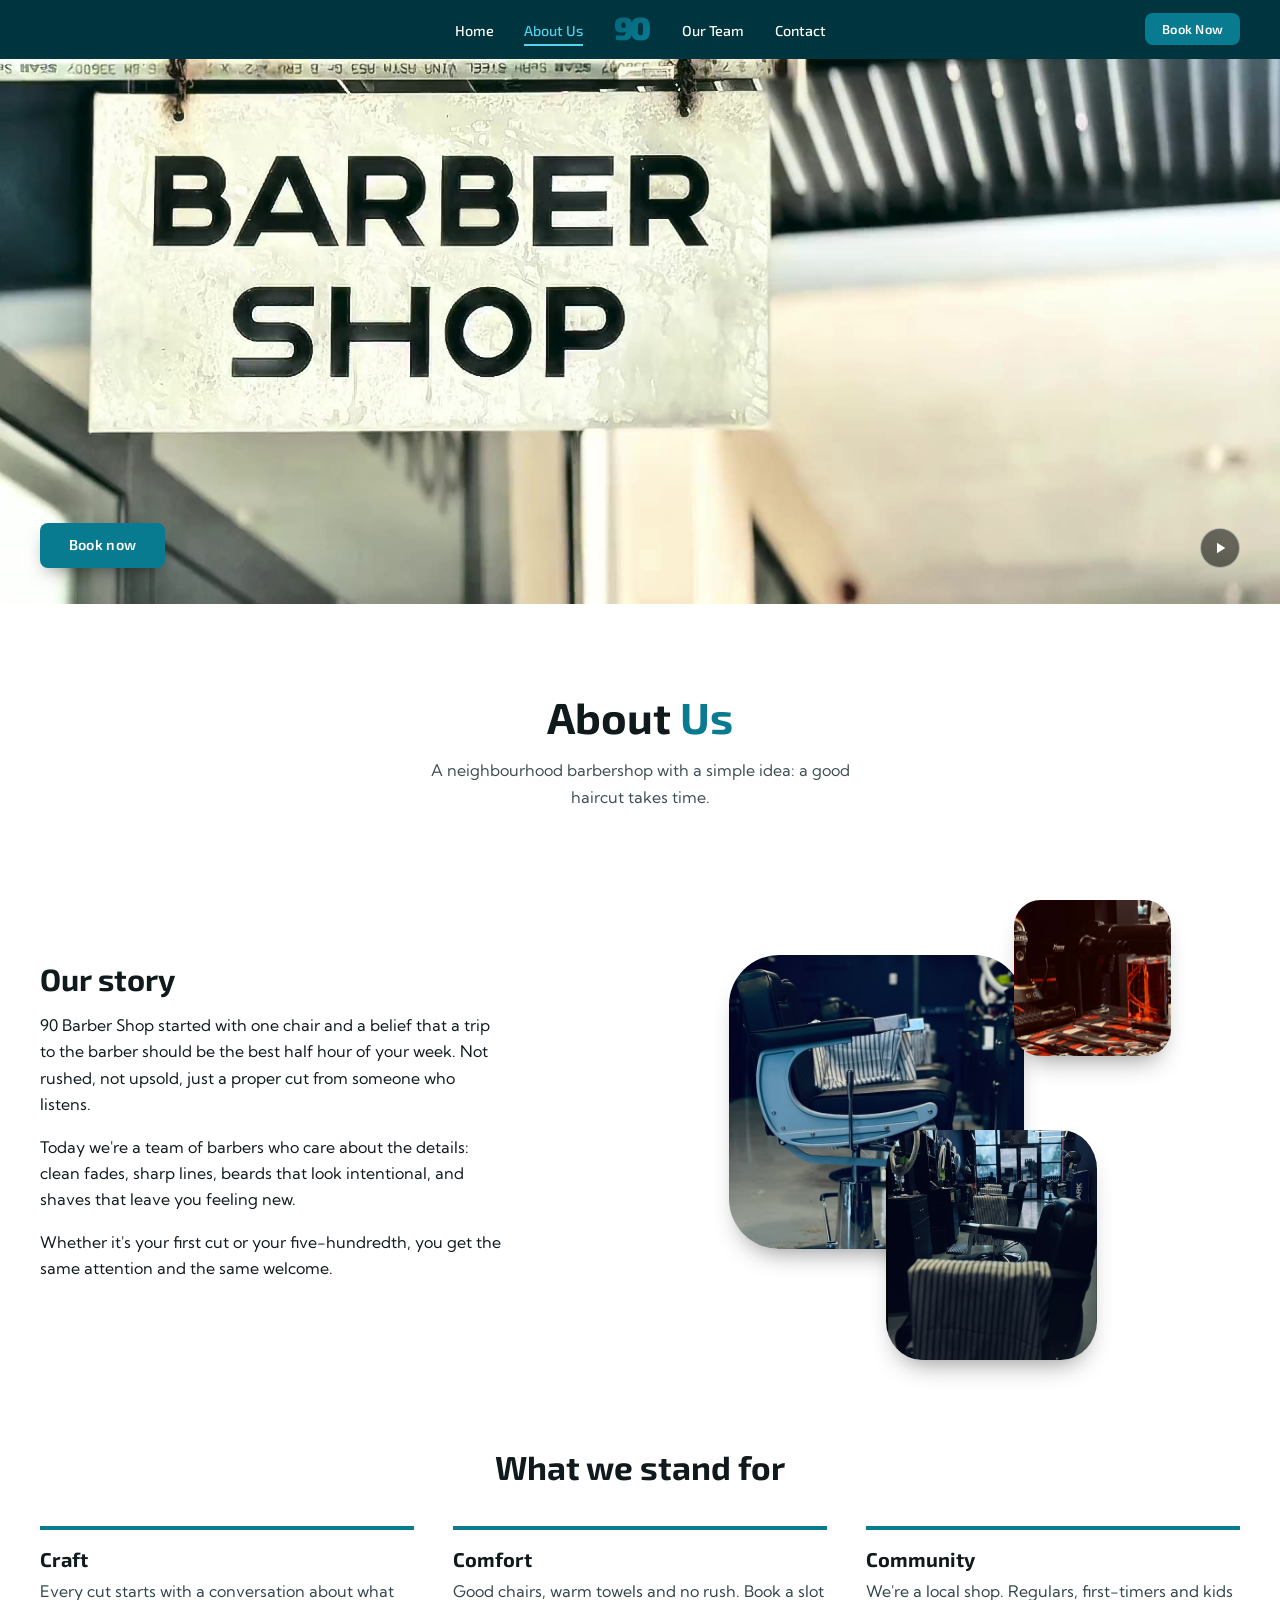
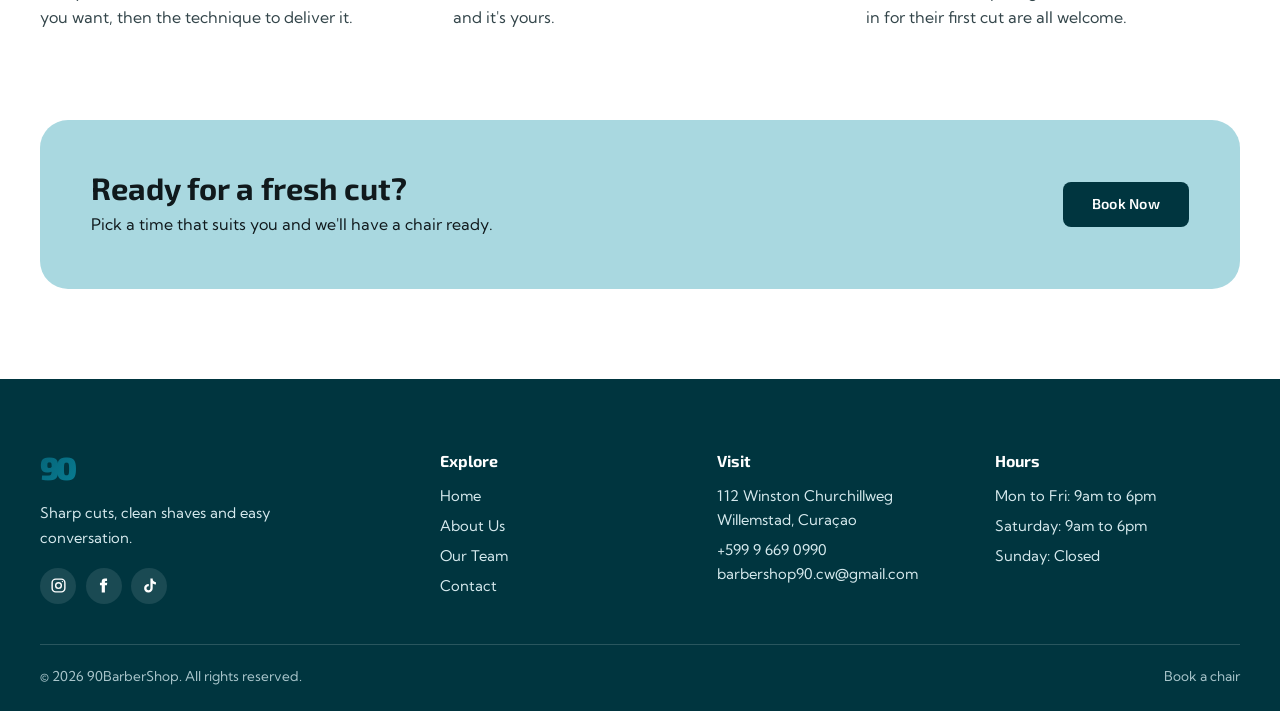
==== commit 42c558a2: "small changes" ====
--- a/about.html
+++ b/about.html
@@ -31,12 +31,16 @@
   </header>
 
   <main id="main">
-    <section class="hero" aria-hidden="true">
-      <div class="container hero-inner">
-        <div class="sign-wrap">
-          <div class="sign">Barber<br>Shop</div>
-        </div>
-      </div>
+    <section class="hero hero--video" aria-labelledby="hero-title">
+      <h1 class="sr-only" id="hero-title">90 Barber Shop: your hairstyle, our lifestyle</h1>
+      <video class="hero-video" autoplay muted loop playsinline preload="auto" poster="images/intro-poster.jpg" aria-hidden="true" tabindex="-1">
+        <source src="video/intro.mp4" type="video/mp4">
+      </video>
+      <a class="btn btn--accent hero-book" href="#" data-book-link>Book now</a>
+      <button class="hero-pause" type="button" aria-label="Pause background video" aria-pressed="false">
+        <svg class="i-pause" viewBox="0 0 24 24" fill="currentColor" aria-hidden="true"><rect x="6" y="5" width="4" height="14" rx="1"/><rect x="14" y="5" width="4" height="14" rx="1"/></svg>
+        <svg class="i-play" viewBox="0 0 24 24" fill="currentColor" aria-hidden="true"><path d="M8 5v14l11-7z"/></svg>
+      </button>
     </section>
 
     <section class="section" style="padding-bottom:0">
@@ -92,6 +96,7 @@
         <div class="footer-brand">
           <a class="brand" href="index.html" aria-label="90 Barber Shop, home"><span aria-hidden="true">90</span></a>
           <p>Sharp cuts, clean shaves and easy conversation.</p>
+          <div class="footer-social" data-shop-social></div>
         </div>
         <div>
           <h2 class="footer-title">Explore</h2>
@@ -104,20 +109,20 @@
         </div>
         <div>
           <h2 class="footer-title">Visit</h2>
-          <p>12 Sample Street<br>Your City, ST 00000</p>
-          <p><a href="tel:+10000000000">(000) 000-0000</a><br><a href="mailto:hello@yourbarbershop.com">hello@yourbarbershop.com</a></p>
+          <p>112 Winston Churchillweg<br>Willemstad, Curaçao</p>
+          <p><a href="tel:+599 9 669 0990">+599 9 669 0990</a><br><a href="mailto:barbershop90.cw@gmail.com">barbershop90.cw@gmail.com</a></p>
         </div>
         <div>
           <h2 class="footer-title">Hours</h2>
           <ul>
-            <li>Mon to Fri: 9am to 7pm</li>
+            <li>Mon to Fri: 9am to 6pm</li>
             <li>Saturday: 9am to 6pm</li>
             <li>Sunday: Closed</li>
           </ul>
         </div>
       </div>
       <div class="footer-bottom">
-        <span>&copy; <span data-year>2026</span> 90 BarberShop. All rights reserved.</span>
+        <span>&copy; <span data-year>2026</span> 90BarberShop. All rights reserved.</span>
         <span><a href="#" data-book-link>Book a chair</a></span>
       </div>
     </div>
--- a/style.css
+++ b/style.css
@@ -31,12 +31,12 @@
 
   /* photo slots (swap for url("images/...") ) */
   --none: linear-gradient(transparent, transparent);
-  --hero-photo: var(--none);
-  --contact-photo: var(--none);
-  --team-photo: var(--none);
-  --about-photo-1: var(--none);
-  --about-photo-2: var(--none);
-  --about-photo-3: var(--none);
+  --hero-photo: url("images/pic4.png");
+  --contact-photo: url("images/pic4.png");
+  --team-photo: url("images/teampic.jpg");
+  --about-photo-1: url("images/pic1.png");
+  --about-photo-2: url("images/pic2.png");
+  --about-photo-3: url("images/pic3.png");
 }
 
 /* ---------- base ---------- */
@@ -128,7 +128,7 @@
 }
 
 .btn--pill { 
-  order-radius: 999px; 
+  border-radius: 999px; 
 }
 
 
@@ -175,7 +175,7 @@
 
 .brand span {
   font: 900 2rem/1 var(--font-head); letter-spacing: -.09em; padding-right: .09em;
-  background: linear-gradient(135deg, #ff86e9 10%, #a94bdc 90%);
+  background: linear-gradient(135deg, #066579 10%, #087b91 90%);
   -webkit-background-clip: text; background-clip: text; color: transparent;
 }
 
@@ -353,7 +353,7 @@
 
 /* ---------- home: services ---------- */
 .services-grid {
-  display: grid; grid-template-columns: repeat(4, 1fr);
+  display: grid; grid-template-columns: repeat(3, 1fr);
   gap: clamp(1rem, 2vw, 1.75rem); margin-top: 2.5rem;
 }
 .service { display: flex; flex-direction: column; background: var(--gray-200); border-radius: 14px; overflow: hidden; }
@@ -409,7 +409,7 @@
 /* ---------- team page ---------- */
 .team-banner {
   display: grid; place-items: center; text-align: center;
-  min-height: clamp(220px, 24vw, 340px); padding: 2rem var(--gutter);
+  min-height: clamp(220px, 30vw, 560px); padding: 2rem var(--gutter);
   background: var(--team-photo), var(--gray-300);
   background-size: cover; background-position: center;
 }
@@ -488,7 +488,7 @@
 
 .map-label svg { 
   width: 36px; height: 36px; color: var(--teal-600); 
-}
+} 
 
 .contact-form h2 { 
   font-size: clamp(2rem, 3.6vw, 2.8rem); font-weight: 800; margin-bottom: .75rem; 
@@ -580,6 +580,14 @@
 .footer-brand p { 
   max-width: 32ch; margin-top: .9rem; 
 }
+.footer-social { display: flex; gap: .6rem; margin-top: 1.1rem; }
+.footer-social a {
+  width: 36px; height: 36px; display: grid; place-items: center; flex: none;
+  background: rgba(255, 255, 255, .1); color: #fff; border-radius: 50%;
+  transition: background-color .2s ease;
+}
+.footer-social a:hover { background: var(--teal-600); }
+.footer-social svg { width: 17px; height: 17px; }
 
 .footer-bottom {
   display: flex; justify-content: space-between; flex-wrap: wrap; gap: 1rem;
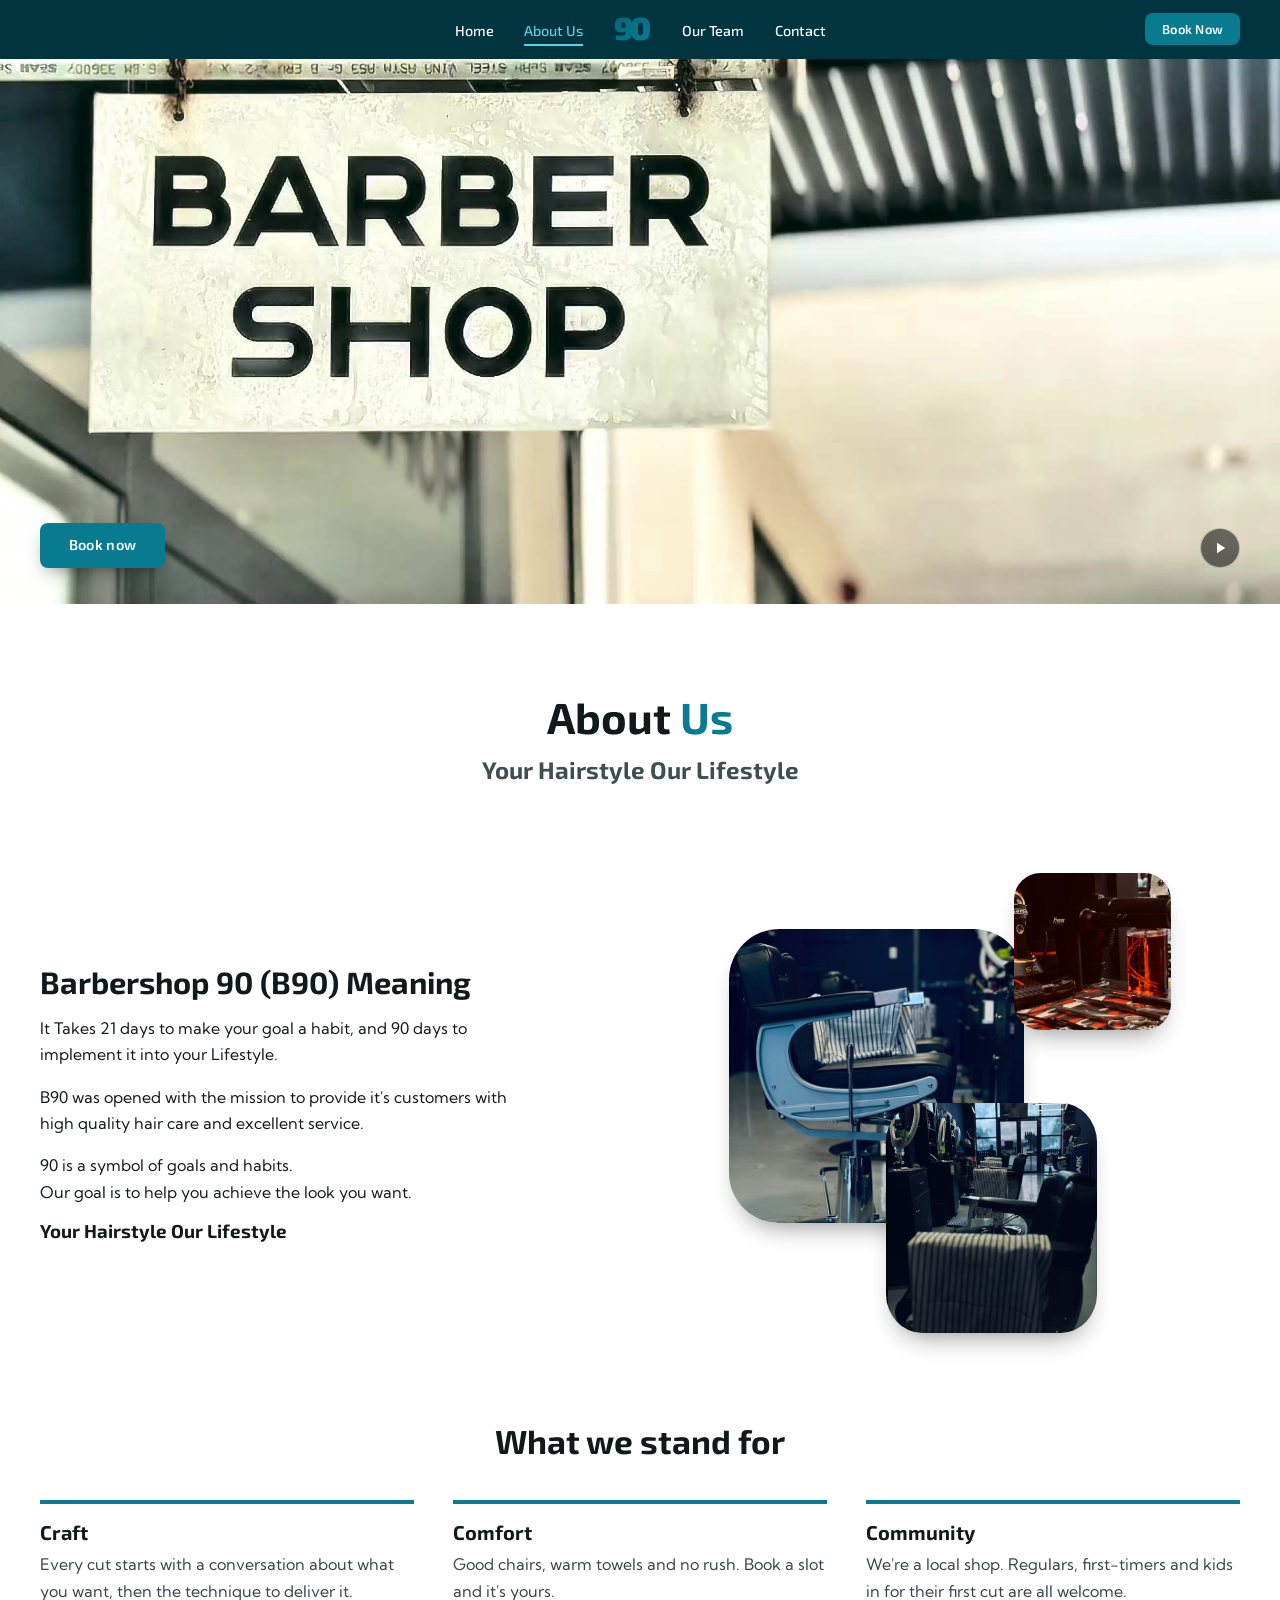
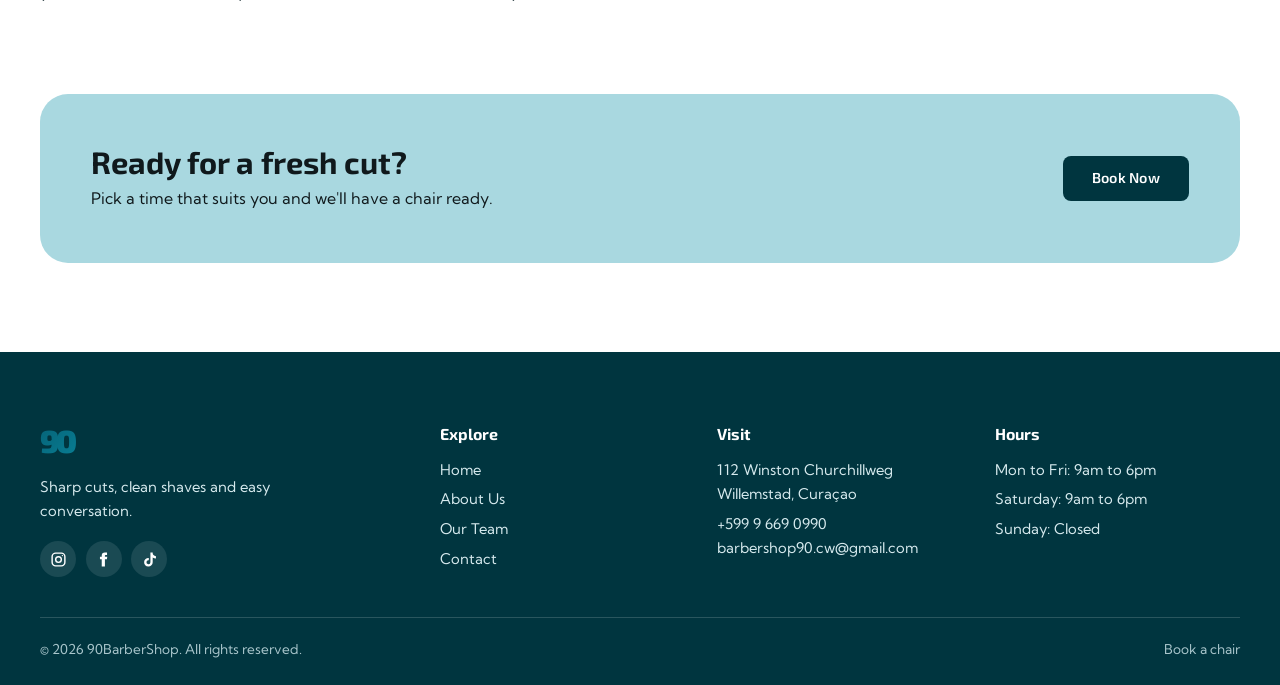
==== commit 5469c3a7: "small changes" ====
--- a/about.html
+++ b/about.html
@@ -46,17 +46,18 @@
     <section class="section" style="padding-bottom:0">
       <div class="container">
         <h1 class="page-title">About <span>Us</span></h1>
-        <p class="page-intro">A neighbourhood barbershop with a simple idea: a good haircut takes time.</p>
+        <h2 class="page-intro">Your Hairstyle Our Lifestyle</h2>
       </div>
     </section>
 
     <section class="section">
       <div class="container split">
         <div>
-          <h2>Our story</h2>
-          <p>90 Barber Shop started with one chair and a belief that a trip to the barber should be the best half hour of your week. Not rushed, not upsold, just a proper cut from someone who listens.</p>
-          <p>Today we're a team of barbers who care about the details: clean fades, sharp lines, beards that look intentional, and shaves that leave you feeling new.</p>
-          <p>Whether it's your first cut or your five-hundredth, you get the same attention and the same welcome.</p>
+          <h2>Barbershop 90 (B90) Meaning</h2>
+          <p>It Takes 21 days to make your goal a habit, and 90 days to implement it into your Lifestyle.</p>
+          <p>B90 was opened with the mission to provide it's customers with high quality hair care and excellent service.</p>
+          <p>90 is a symbol of goals and habits.<br>Our goal is to help you achieve the look you want.</p>
+          <h3>Your Hairstyle Our Lifestyle</h3>
         </div>
         <div class="collage" aria-hidden="true">
           <div class="c1 art-window"></div>
